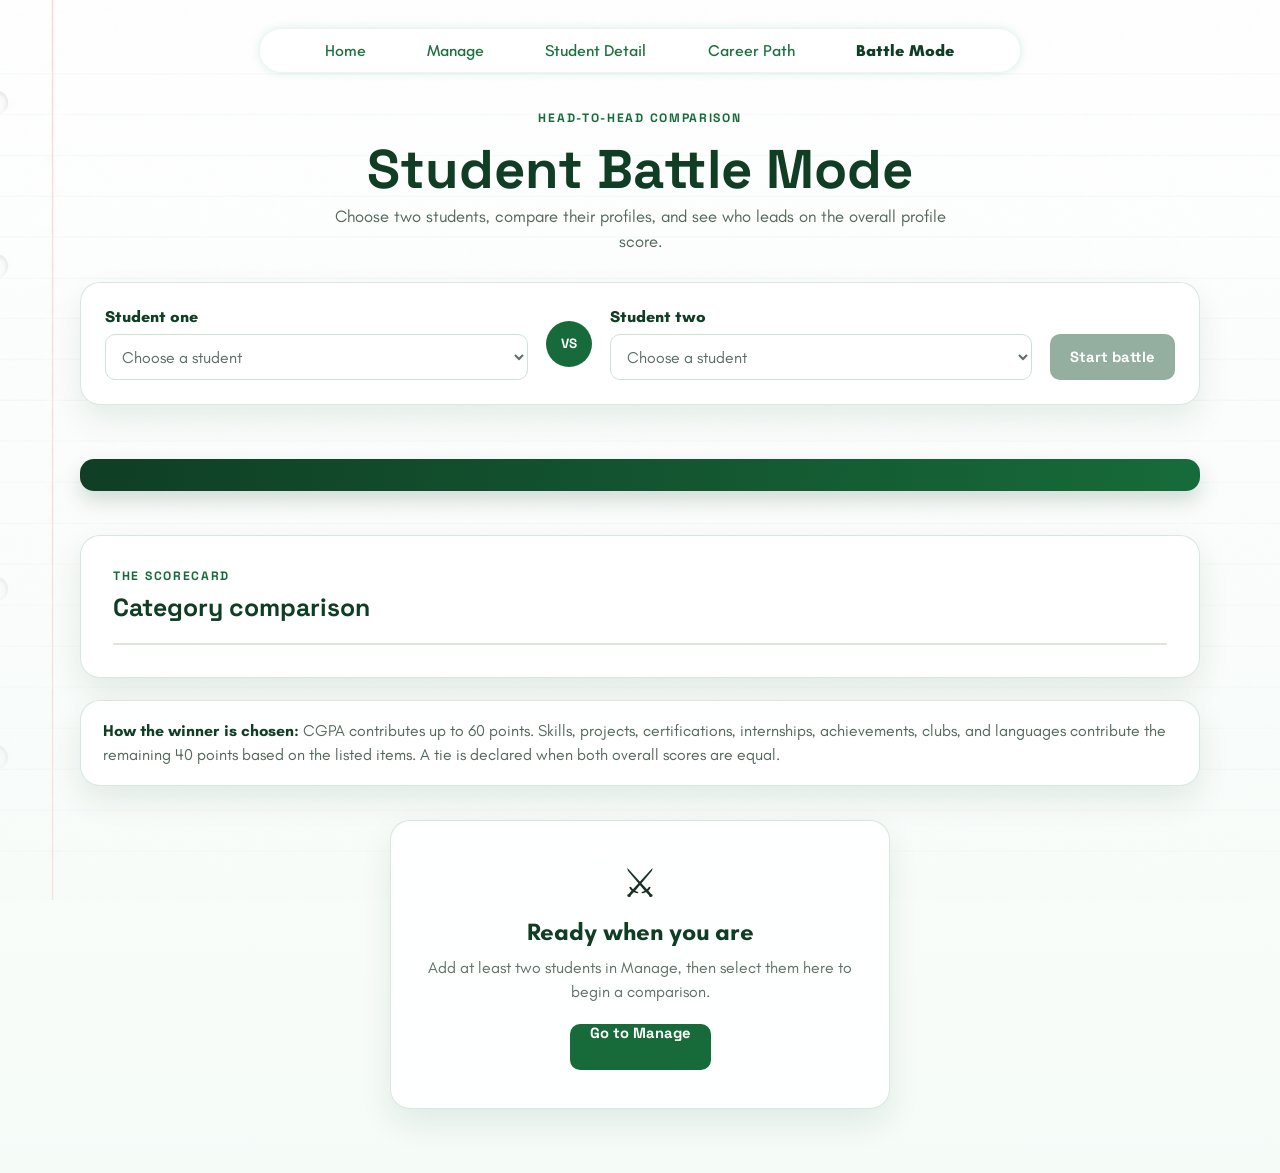
==== pages/battleMode.html @ 61528451 "Battle Mode added" ====
<!DOCTYPE html>
<html lang="en">
<head>
    <meta charset="UTF-8">
    <meta name="viewport" content="width=device-width, initial-scale=1.0">
    <title>Battle Mode | Nodus</title>
    <link href="https://fonts.googleapis.com/css2?family=Space+Grotesk:wght@400;500;600;700&family=Teachers:ital,wght@0,400..800;1,400..800&display=swap" rel="stylesheet">
    <link rel="icon" type="image/x-icon" href="../files/assets/logo_whitebg.png">
    <link rel="stylesheet" href="../style/style.css">
    <link rel="stylesheet" href="../style/battleMode.css">
</head>
<body>
    <div class="battle-page">
        <header class="battle-header">
            <nav class="navbar" aria-label="Primary navigation">
                <a href="index.html">Home</a>
                <a href="manage.html">Manage</a>
                <a href="Printdetails.html">Student Detail</a>
                <a href="careerAnalysis.html">Career Path</a>
                <a class="active" href="battleMode.html">Battle Mode</a>
            </nav>
        </header>

        <main class="battle-main">
            <section class="battle-intro" aria-labelledby="battle-title">
                <p class="eyebrow">HEAD-TO-HEAD COMPARISON</p>
                <h1 id="battle-title">Student Battle Mode</h1>
                <p>Choose two students, compare their profiles, and see who leads on the overall profile score.</p>
            </section>

            <section class="selection-panel" aria-label="Student selection">
                <div class="student-picker">
                    <label for="studentOne">Student one</label>
                    <select id="studentOne"><option value="">Choose a student</option></select>
                </div>
                <span class="versus" aria-hidden="true">VS</span>
                <div class="student-picker">
                    <label for="studentTwo">Student two</label>
                    <select id="studentTwo"><option value="">Choose a student</option></select>
                </div>
                <button id="startBattle" type="button">Start battle</button>
            </section>

            <p id="battleMessage" class="battle-message" role="alert" aria-live="polite"></p>

            <section id="battleResults" class="battle-results" hidden aria-live="polite">
                <div id="winnerBanner" class="winner-banner"></div>
                <div id="studentCards" class="student-cards"></div>

                <section class="comparison-panel" aria-labelledby="comparison-title">
                    <div class="panel-heading">
                        <p class="eyebrow">THE SCORECARD</p>
                        <h2 id="comparison-title">Category comparison</h2>
                    </div>
                    <div id="comparisonGrid" class="comparison-grid"></div>
                </section>

                <aside class="scoring-note">
                    <strong>How the winner is chosen:</strong> CGPA contributes up to 60 points. Skills, projects, certifications, internships, achievements, clubs, and languages contribute the remaining 40 points based on the listed items. A tie is declared when both overall scores are equal.
                </aside>
            </section>

            <section id="emptyState" class="empty-state">
                <span aria-hidden="true">⚔</span>
                <h2>Ready when you are</h2>
                <p>Add at least two students in Manage, then select them here to begin a comparison.</p>
                <a href="manage.html">Go to Manage</a>
            </section>
        </main>
    </div>
    <script src="../scripts/battleMode.js"></script>
</body>
</html>
---- style/style.css ----
* {
    font-family: "Teachers", sans-serif;
}


.submit {
    grid-column: 1 / -1;
    padding: 12px 25px;
    background-color: #1a6f3e;
    color: white;
    border: none;
    border-radius: 8px;
    cursor: pointer;
}

.submit:hover {
    background-color: #145630;
}


a:link {
    color: #0b8100;
}

a:visited {
    color: #19703fc0;
}

.input_box {
    width: 15vw;
    padding: 10px;
    text-align: center;
    border: 1px solid #ccc;
    border-radius: 8px;
    box-sizing: border-box;
}

.h1 {
    color: #008200;
}

.navbar {
    width: 50vw;
    padding: 12px 24px;
    display: flex;
    justify-content: space-evenly;
    align-items: center;
    gap: 20px;

    border-radius: 2vw;
    box-shadow: 0.1px 0.1px 10px #239f7631;

    position: sticky;
    top: 16px;
    z-index: 100;
}

.navbar a {
    font-weight: 500;
    color: #1c703e;
    text-decoration: none;
    border-radius: 8px;
    transition: background 0.2s, color 0.2s, transform 0.15s;
    position: relative;
}

.navbar a::after {
    content: '';
    position: absolute;
    bottom: -2px;
    left: 10%;
    width: 0%;
    height: 2px;
    background: #1c703e;
    border-radius: 2px;
    transition: width 0.25s ease;
    /* Wobbly hand-drawn feel */
    clip-path: polygon(0 40%, 100% 0%, 100% 60%, 0% 100%);
}

.navbar a:hover::after {
    width: 80%;
}

.navbar a:hover {
    color: #005a00;
    transform: translateY(-1px);
}

/* Fix visited/link — both same green */
.navbar a:link,
.navbar a:visited {
    color: #1c703e;
    text-decoration: none;
}

.navbar a:active {
    transform: translateY(0px);
}


.profile-wrapper {
    margin-top: 10px;
    flex-direction: column;
    align-items: center;
    gap: 4px;
}

.profile-info {
    display: flex;
    flex-direction: column;
    align-items: center;
    line-height: 1.3;
}

.profile-name {
    font-size: 13px;
    font-weight: 500;
    color: #222;
}

.profile-role {
    font-size: 11px;
    font-weight: 300;
    color: #888;
}




/* ── Profile Dropdown ── */

.header {
    position: relative;
}

.profile-wrapper {
    z-index: 10;
    position: absolute;
    right: 2rem;
    top: 50%;
    transform: translateY(-50%);
    display: flex;
    align-items: center;
    cursor: pointer;
}

.profile-dropdown {
    display: flex;
    flex-direction: column;
    position: absolute;
    top: 100%;
    padding-top: 8px;
    right: 0;
    z-index: 100;
    opacity: 0;
    pointer-events: none;
    transform: translateY(-6px);
    transition: opacity 0.2s ease-in-out, transform 0.2s ease-in-out;
}

/* show dropdown on hover */
.profile-wrapper:hover .profile-dropdown {
    opacity: 1;
    pointer-events: all;
    transform: translateY(0);
}

.dropdown-card {
    background: #fff;
    border: 1px solid #e5e5e5;
    border-radius: 10px;
    overflow: hidden;
    width: fit-content;
    box-shadow: 0 8px 24px rgba(0, 0, 0, 0.10);
}

.dropdown-item {
    display: flex;
    align-items: center;
    gap: 10px;
    padding: 12px 16px;
    background: none;
    border: none;
    font-size: 14px;
    font-weight: 700;
    color: #333;
    cursor: pointer;
    text-align: left;
    width: 100%;
    white-space: nowrap;
    transition: background 0.15s ease-in-out;
}

.dropdown-item.switch {
    color: #1c703e;
}

.dropdown-item.switch:hover {
    background: #f0faf6;
}

.dropdown-item.logout {
    color: #c0392b;
}

.dropdown-item.logout:hover {
    background: #fff0ef;
}








* {
    margin: 0;
    padding: 0;
}

.container {
    height: 100vh;
    display: grid;
    grid-template-rows: 10% 3fr;
    grid-template-columns: 10% 3fr;
}

.right {
    grid-row: 1/3;
    grid-column: 1/2;
    background-color: green;
}

.top {
    grid-row: 1/2;
    grid-column: 2/3;
}

.main {
    grid-row: 2/3;
    grid-column: 2/3;
}
---- style/battleMode.css ----
:root { --green: #176b3a; --deep: #0f3e25; --mint: #e7f4ec; --ink: #193025; --paper: rgba(255,255,255,.88); }
* { box-sizing: border-box; }
body { margin: 0; color: var(--ink); font-family: "Teachers", sans-serif; background: linear-gradient(rgba(255,255,255,.76), rgba(244,251,247,.88)), url("../files/assets/page_bg.png") center/cover fixed; }
.battle-page { min-height: 100vh; }
.battle-header { min-height: 100px; display: grid; place-items: center; padding: 16px; }
.navbar { width: min(760px, 100%); background: rgba(255,255,255,.77); backdrop-filter: blur(10px); }
.navbar a.active { color: var(--deep); font-weight: 800; }
.battle-main { width: min(1120px, calc(100% - 32px)); margin: 10px auto 64px; }
.battle-intro { text-align: center; max-width: 650px; margin: 0 auto 28px; }
.eyebrow { color: var(--green); font: 700 .76rem "Space Grotesk", sans-serif; letter-spacing: .14em; margin: 0 0 8px; }
.battle-intro h1 { font: 700 clamp(2rem, 5vw, 3.4rem) "Space Grotesk", sans-serif; margin: 0; color: var(--deep); }
.battle-intro > p:last-child { color: #52675a; font-size: 1.05rem; line-height: 1.5; }
.selection-panel, .comparison-panel, .scoring-note, .empty-state { background: var(--paper); border: 1px solid rgba(23,107,58,.16); box-shadow: 0 14px 32px rgba(15,62,37,.09); border-radius: 20px; }
.selection-panel { display: grid; grid-template-columns: 1fr auto 1fr auto; gap: 18px; align-items: end; padding: 24px; }
.student-picker { display: grid; gap: 8px; }
.student-picker label { color: var(--deep); font-weight: 750; }
.student-picker select { width: 100%; min-height: 46px; padding: 0 12px; color: var(--ink); font: inherit; background: #fff; border: 1px solid #b9d6c4; border-radius: 10px; }
.student-picker select:focus { outline: 3px solid #aadbbd; border-color: var(--green); }
.versus { align-self: center; display: grid; place-items: center; width: 46px; height: 46px; color: #fff; background: var(--green); border-radius: 50%; font: 700 .84rem "Space Grotesk", sans-serif; }
button, .empty-state a { min-height: 46px; padding: 0 20px; color: #fff; background: var(--green); border: 0; border-radius: 10px; font: 700 .92rem "Space Grotesk", sans-serif; cursor: pointer; text-decoration: none; transition: transform .18s, background .18s; }
button:hover, .empty-state a:hover { background: var(--deep); transform: translateY(-2px); }
button:disabled { cursor: not-allowed; background: #94ae9f; transform: none; }
.battle-message { min-height: 24px; margin: 12px 0 0; color: #a12828; font-weight: 650; text-align: center; }
.battle-results { display: grid; gap: 22px; margin-top: 18px; }
.winner-banner { padding: 16px 22px; color: #fff; background: linear-gradient(105deg, var(--deep), var(--green)); border-radius: 14px; box-shadow: 0 10px 20px rgba(15,62,37,.17); font: 700 clamp(1rem, 2.5vw, 1.25rem) "Space Grotesk", sans-serif; text-align: center; }
.student-cards { display: grid; grid-template-columns: repeat(2, minmax(0, 1fr)); gap: 22px; }
.student-card { display: grid; grid-template-columns: auto 1fr; gap: 12px 16px; padding: 24px; background: var(--paper); border: 1px solid rgba(23,107,58,.16); border-radius: 20px; box-shadow: 0 12px 28px rgba(15,62,37,.08); }
.student-card.is-winner { border: 2px solid #d5a529; box-shadow: 0 12px 28px rgba(183,135,20,.18); }
.student-photo { width: 72px; height: 72px; object-fit: cover; border: 3px solid var(--mint); border-radius: 50%; background: #fff; }
.student-card h2 { margin: 6px 0 4px; color: var(--deep); font-size: 1.35rem; }.student-card p { margin: 0; color: #647469; }
.overall-score { grid-column: 1 / -1; display: flex; justify-content: space-between; align-items: end; padding: 14px 16px; background: var(--mint); border-radius: 12px; }.overall-score span { font-weight: 700; }.overall-score strong { color: var(--green); font: 700 2rem "Space Grotesk", sans-serif; }.overall-score small { font-size: .8rem; }
.student-details { grid-column: 1 / -1; display: grid; grid-template-columns: repeat(2, minmax(0, 1fr)); gap: 14px; }.student-details div { min-width: 0; }.student-details span, .student-details strong { display: block; }.student-details span { color: #6c7e71; font-size: .76rem; font-weight: 700; text-transform: uppercase; letter-spacing: .06em; }.student-details strong { overflow-wrap: anywhere; margin-top: 3px; font-size: .94rem; }
.comparison-panel { padding: clamp(20px, 4vw, 32px); }.panel-heading h2 { margin: 0; color: var(--deep); font: 700 1.55rem "Space Grotesk", sans-serif; }.comparison-grid { display: grid; gap: 1px; margin-top: 20px; overflow: hidden; border: 1px solid #d8e8dd; border-radius: 12px; background: #d8e8dd; }.comparison-row { display: grid; grid-template-columns: 1fr minmax(110px, .8fr) 1fr; gap: 10px; align-items: center; padding: 13px 16px; background: #fff; text-align: center; }.comparison-row span { color: #53685b; font-weight: 600; }.comparison-row strong { color: var(--deep); }.comparison-row .leads { color: #106434; font-weight: 800; }.comparison-row .leads::after { content: "  • leads"; font-size: .75rem; }
.scoring-note { padding: 18px 22px; color: #53685b; line-height: 1.5; }.scoring-note strong { color: var(--deep); }
.empty-state { display: grid; justify-items: center; gap: 10px; max-width: 500px; margin: 34px auto; padding: 38px 24px; text-align: center; }.empty-state span { font-size: 2.5rem; }.empty-state h2 { margin: 0; color: var(--deep); }.empty-state p { margin: 0 0 10px; color: #607166; line-height: 1.5; }
@media (max-width: 760px) { .battle-header { min-height: auto; }.navbar { width: 100%; flex-wrap: wrap; justify-content: center; padding: 12px 16px; gap: 12px 18px; border-radius: 16px; }.selection-panel { grid-template-columns: 1fr; align-items: stretch; }.versus { justify-self: center; }.student-cards { grid-template-columns: 1fr; }.battle-main { width: min(100% - 24px, 1120px); }.comparison-row { grid-template-columns: 1fr; gap: 4px; padding: 14px; }.comparison-row strong { order: -1; }.comparison-row .leads::after { content: " • leads"; } }
@media (max-width: 410px) { .student-details { grid-template-columns: 1fr; }.battle-intro h1 { font-size: 2rem; } }
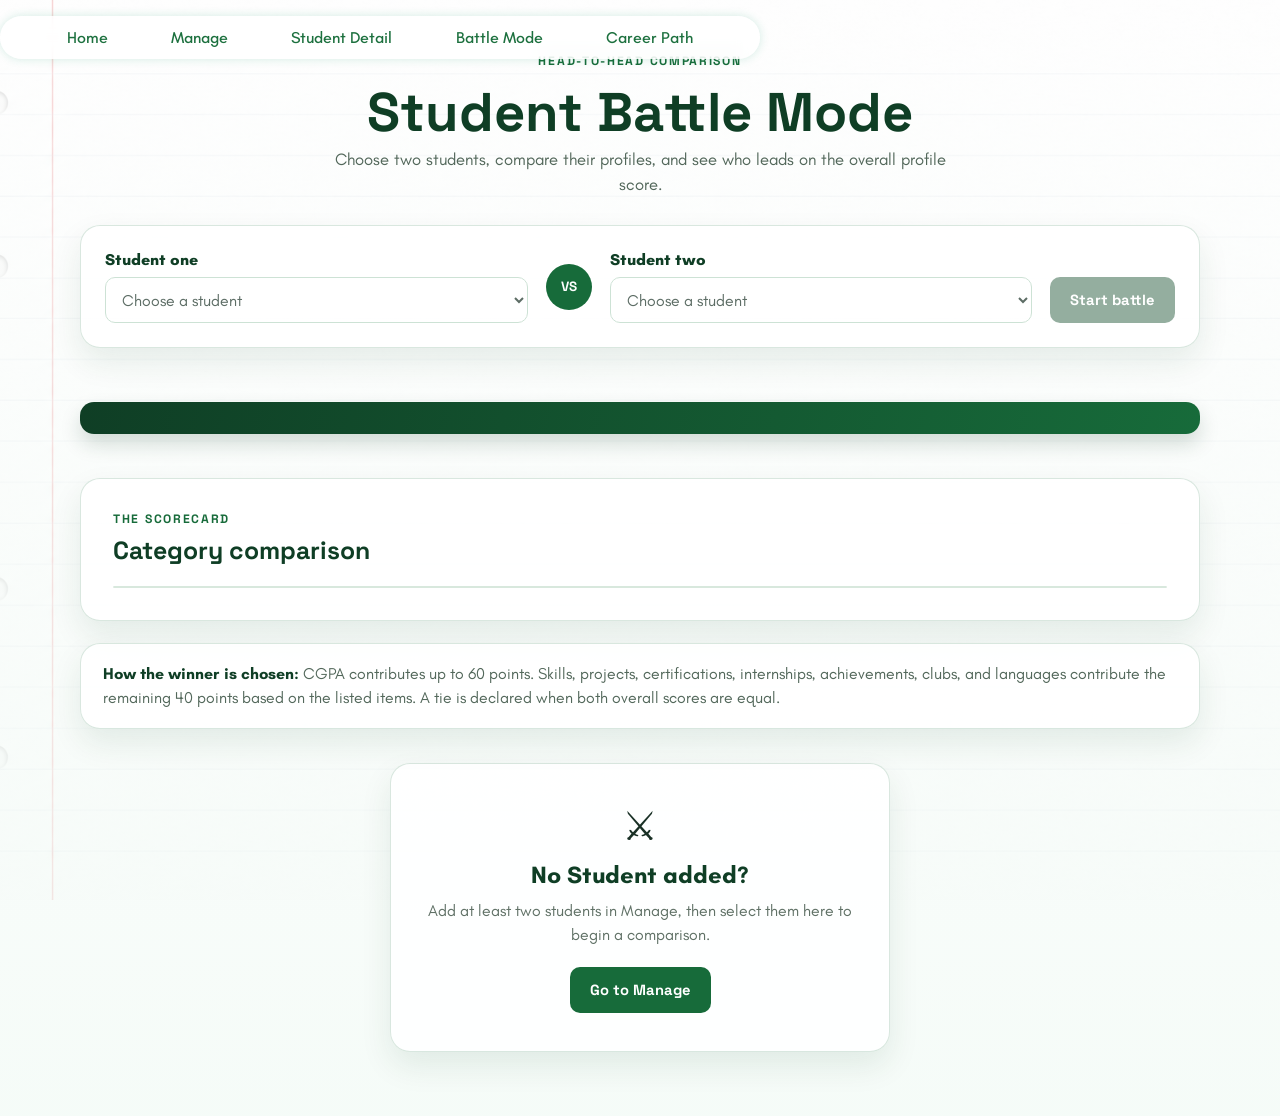
==== commit cdccde67: "random" ====
--- a/pages/battleMode.html
+++ b/pages/battleMode.html
@@ -1,25 +1,43 @@
 <!DOCTYPE html>
 <html lang="en">
+
 <head>
     <meta charset="UTF-8">
     <meta name="viewport" content="width=device-width, initial-scale=1.0">
-    <title>Battle Mode | Nodus</title>
-    <link href="https://fonts.googleapis.com/css2?family=Space+Grotesk:wght@400;500;600;700&family=Teachers:ital,wght@0,400..800;1,400..800&display=swap" rel="stylesheet">
+    <title>Battle Mode </title>
+    <link
+        href="https://fonts.googleapis.com/css2?family=Space+Grotesk:wght@400;500;600;700&family=Teachers:ital,wght@0,400..800;1,400..800&display=swap"
+        rel="stylesheet">
     <link rel="icon" type="image/x-icon" href="../files/assets/logo_whitebg.png">
     <link rel="stylesheet" href="../style/style.css">
     <link rel="stylesheet" href="../style/battleMode.css">
 </head>
+
 <body>
     <div class="battle-page">
-        <header class="battle-header">
-            <nav class="navbar" aria-label="Primary navigation">
-                <a href="index.html">Home</a>
-                <a href="manage.html">Manage</a>
-                <a href="Printdetails.html">Student Detail</a>
-                <a href="careerAnalysis.html">Career Path</a>
-                <a class="active" href="battleMode.html">Battle Mode</a>
-            </nav>
-        </header>
+
+        <header></header>
+        <nav class="navbar">
+
+            <a href="index.html">Home</a>
+
+            <a href="manage.html" id="navManage" onclick="checkAdmin(event)">
+                Manage
+            </a>
+
+            <a href="Printdetails.html">
+                Student Detail
+            </a>
+
+            <a href="battleMode.html">
+                Battle Mode
+            </a>
+
+            <a href="careerAnalysis.html">
+                Career Path
+            </a>
+
+        </nav>
 
         <main class="battle-main">
             <section class="battle-intro" aria-labelledby="battle-title">
@@ -31,12 +49,16 @@
             <section class="selection-panel" aria-label="Student selection">
                 <div class="student-picker">
                     <label for="studentOne">Student one</label>
-                    <select id="studentOne"><option value="">Choose a student</option></select>
+                    <select id="studentOne">
+                        <option value="">Choose a student</option>
+                    </select>
                 </div>
                 <span class="versus" aria-hidden="true">VS</span>
                 <div class="student-picker">
                     <label for="studentTwo">Student two</label>
-                    <select id="studentTwo"><option value="">Choose a student</option></select>
+                    <select id="studentTwo">
+                        <option value="">Choose a student</option>
+                    </select>
                 </div>
                 <button id="startBattle" type="button">Start battle</button>
             </section>
@@ -56,18 +78,22 @@
                 </section>
 
                 <aside class="scoring-note">
-                    <strong>How the winner is chosen:</strong> CGPA contributes up to 60 points. Skills, projects, certifications, internships, achievements, clubs, and languages contribute the remaining 40 points based on the listed items. A tie is declared when both overall scores are equal.
+                    <strong>How the winner is chosen:</strong> CGPA contributes up to 60 points. Skills, projects,
+                    certifications, internships, achievements, clubs, and languages contribute the remaining 40 points
+                    based on the listed items. A tie is declared when both overall scores are equal.
                 </aside>
             </section>
 
             <section id="emptyState" class="empty-state">
                 <span aria-hidden="true">⚔</span>
-                <h2>Ready when you are</h2>
+                <h2>No Student added?</h2>
                 <p>Add at least two students in Manage, then select them here to begin a comparison.</p>
-                <a href="manage.html">Go to Manage</a>
+                <a href="manage.html" style="display: flex; justify-content: center; align-items: center;">Go to
+                    Manage</a>
             </section>
         </main>
     </div>
     <script src="../scripts/battleMode.js"></script>
 </body>
-</html>
+
+</html>
--- a/style/battleMode.css
+++ b/style/battleMode.css
@@ -1,37 +1,404 @@
-:root { --green: #176b3a; --deep: #0f3e25; --mint: #e7f4ec; --ink: #193025; --paper: rgba(255,255,255,.88); }
-* { box-sizing: border-box; }
-body { margin: 0; color: var(--ink); font-family: "Teachers", sans-serif; background: linear-gradient(rgba(255,255,255,.76), rgba(244,251,247,.88)), url("../files/assets/page_bg.png") center/cover fixed; }
-.battle-page { min-height: 100vh; }
-.battle-header { min-height: 100px; display: grid; place-items: center; padding: 16px; }
-.navbar { width: min(760px, 100%); background: rgba(255,255,255,.77); backdrop-filter: blur(10px); }
-.navbar a.active { color: var(--deep); font-weight: 800; }
-.battle-main { width: min(1120px, calc(100% - 32px)); margin: 10px auto 64px; }
-.battle-intro { text-align: center; max-width: 650px; margin: 0 auto 28px; }
-.eyebrow { color: var(--green); font: 700 .76rem "Space Grotesk", sans-serif; letter-spacing: .14em; margin: 0 0 8px; }
-.battle-intro h1 { font: 700 clamp(2rem, 5vw, 3.4rem) "Space Grotesk", sans-serif; margin: 0; color: var(--deep); }
-.battle-intro > p:last-child { color: #52675a; font-size: 1.05rem; line-height: 1.5; }
-.selection-panel, .comparison-panel, .scoring-note, .empty-state { background: var(--paper); border: 1px solid rgba(23,107,58,.16); box-shadow: 0 14px 32px rgba(15,62,37,.09); border-radius: 20px; }
-.selection-panel { display: grid; grid-template-columns: 1fr auto 1fr auto; gap: 18px; align-items: end; padding: 24px; }
-.student-picker { display: grid; gap: 8px; }
-.student-picker label { color: var(--deep); font-weight: 750; }
-.student-picker select { width: 100%; min-height: 46px; padding: 0 12px; color: var(--ink); font: inherit; background: #fff; border: 1px solid #b9d6c4; border-radius: 10px; }
-.student-picker select:focus { outline: 3px solid #aadbbd; border-color: var(--green); }
-.versus { align-self: center; display: grid; place-items: center; width: 46px; height: 46px; color: #fff; background: var(--green); border-radius: 50%; font: 700 .84rem "Space Grotesk", sans-serif; }
-button, .empty-state a { min-height: 46px; padding: 0 20px; color: #fff; background: var(--green); border: 0; border-radius: 10px; font: 700 .92rem "Space Grotesk", sans-serif; cursor: pointer; text-decoration: none; transition: transform .18s, background .18s; }
-button:hover, .empty-state a:hover { background: var(--deep); transform: translateY(-2px); }
-button:disabled { cursor: not-allowed; background: #94ae9f; transform: none; }
-.battle-message { min-height: 24px; margin: 12px 0 0; color: #a12828; font-weight: 650; text-align: center; }
-.battle-results { display: grid; gap: 22px; margin-top: 18px; }
-.winner-banner { padding: 16px 22px; color: #fff; background: linear-gradient(105deg, var(--deep), var(--green)); border-radius: 14px; box-shadow: 0 10px 20px rgba(15,62,37,.17); font: 700 clamp(1rem, 2.5vw, 1.25rem) "Space Grotesk", sans-serif; text-align: center; }
-.student-cards { display: grid; grid-template-columns: repeat(2, minmax(0, 1fr)); gap: 22px; }
-.student-card { display: grid; grid-template-columns: auto 1fr; gap: 12px 16px; padding: 24px; background: var(--paper); border: 1px solid rgba(23,107,58,.16); border-radius: 20px; box-shadow: 0 12px 28px rgba(15,62,37,.08); }
-.student-card.is-winner { border: 2px solid #d5a529; box-shadow: 0 12px 28px rgba(183,135,20,.18); }
-.student-photo { width: 72px; height: 72px; object-fit: cover; border: 3px solid var(--mint); border-radius: 50%; background: #fff; }
-.student-card h2 { margin: 6px 0 4px; color: var(--deep); font-size: 1.35rem; }.student-card p { margin: 0; color: #647469; }
-.overall-score { grid-column: 1 / -1; display: flex; justify-content: space-between; align-items: end; padding: 14px 16px; background: var(--mint); border-radius: 12px; }.overall-score span { font-weight: 700; }.overall-score strong { color: var(--green); font: 700 2rem "Space Grotesk", sans-serif; }.overall-score small { font-size: .8rem; }
-.student-details { grid-column: 1 / -1; display: grid; grid-template-columns: repeat(2, minmax(0, 1fr)); gap: 14px; }.student-details div { min-width: 0; }.student-details span, .student-details strong { display: block; }.student-details span { color: #6c7e71; font-size: .76rem; font-weight: 700; text-transform: uppercase; letter-spacing: .06em; }.student-details strong { overflow-wrap: anywhere; margin-top: 3px; font-size: .94rem; }
-.comparison-panel { padding: clamp(20px, 4vw, 32px); }.panel-heading h2 { margin: 0; color: var(--deep); font: 700 1.55rem "Space Grotesk", sans-serif; }.comparison-grid { display: grid; gap: 1px; margin-top: 20px; overflow: hidden; border: 1px solid #d8e8dd; border-radius: 12px; background: #d8e8dd; }.comparison-row { display: grid; grid-template-columns: 1fr minmax(110px, .8fr) 1fr; gap: 10px; align-items: center; padding: 13px 16px; background: #fff; text-align: center; }.comparison-row span { color: #53685b; font-weight: 600; }.comparison-row strong { color: var(--deep); }.comparison-row .leads { color: #106434; font-weight: 800; }.comparison-row .leads::after { content: "  • leads"; font-size: .75rem; }
-.scoring-note { padding: 18px 22px; color: #53685b; line-height: 1.5; }.scoring-note strong { color: var(--deep); }
-.empty-state { display: grid; justify-items: center; gap: 10px; max-width: 500px; margin: 34px auto; padding: 38px 24px; text-align: center; }.empty-state span { font-size: 2.5rem; }.empty-state h2 { margin: 0; color: var(--deep); }.empty-state p { margin: 0 0 10px; color: #607166; line-height: 1.5; }
-@media (max-width: 760px) { .battle-header { min-height: auto; }.navbar { width: 100%; flex-wrap: wrap; justify-content: center; padding: 12px 16px; gap: 12px 18px; border-radius: 16px; }.selection-panel { grid-template-columns: 1fr; align-items: stretch; }.versus { justify-self: center; }.student-cards { grid-template-columns: 1fr; }.battle-main { width: min(100% - 24px, 1120px); }.comparison-row { grid-template-columns: 1fr; gap: 4px; padding: 14px; }.comparison-row strong { order: -1; }.comparison-row .leads::after { content: " • leads"; } }
-@media (max-width: 410px) { .student-details { grid-template-columns: 1fr; }.battle-intro h1 { font-size: 2rem; } }
+:root {
+    --green: #176b3a;
+    --deep: #0f3e25;
+    --mint: #e7f4ec;
+    --ink: #193025;
+    --paper: rgba(255, 255, 255, .88);
+}
+
+* {
+    box-sizing: border-box;
+}
+
+body {
+    margin: 0;
+    color: var(--ink);
+    background: linear-gradient(rgba(255, 255, 255, .76), rgba(244, 251, 247, .88)), url("../files/assets/page_bg.png") center/cover fixed;
+}
+
+.battle-page {
+    min-height: 100vh;
+}
+
+
+.navbar {
+    width: min(760px, 100%);
+    background: rgba(255, 255, 255, .77);
+    backdrop-filter: blur(10px);
+}
+
+.navbar a.active {
+    color: var(--deep);
+    font-weight: 800;
+}
+
+.battle-main {
+    width: min(1120px, calc(100% - 32px));
+    margin: 10px auto 64px;
+}
+
+.battle-intro {
+    text-align: center;
+    max-width: 650px;
+    margin: 0 auto 28px;
+}
+
+.eyebrow {
+    color: var(--green);
+    font: 700 .76rem "Space Grotesk", sans-serif;
+    letter-spacing: .14em;
+    margin: 0 0 8px;
+}
+
+.battle-intro h1 {
+    font: 700 clamp(2rem, 5vw, 3.4rem) "Space Grotesk", sans-serif;
+    margin: 0;
+    color: var(--deep);
+}
+
+.battle-intro>p:last-child {
+    color: #52675a;
+    font-size: 1.05rem;
+    line-height: 1.5;
+}
+
+.selection-panel,
+.comparison-panel,
+.scoring-note,
+.empty-state {
+    background: var(--paper);
+    border: 1px solid rgba(23, 107, 58, .16);
+    box-shadow: 0 14px 32px rgba(15, 62, 37, .09);
+    border-radius: 20px;
+}
+
+.selection-panel {
+    display: grid;
+    grid-template-columns: 1fr auto 1fr auto;
+    gap: 18px;
+    align-items: end;
+    padding: 24px;
+}
+
+.student-picker {
+    display: grid;
+    gap: 8px;
+}
+
+.student-picker label {
+    color: var(--deep);
+    font-weight: 750;
+}
+
+.student-picker select {
+    width: 100%;
+    min-height: 46px;
+    padding: 0 12px;
+    color: var(--ink);
+    font: inherit;
+    background: #fff;
+    border: 1px solid #b9d6c4;
+    border-radius: 10px;
+}
+
+.student-picker select:focus {
+    outline: 3px solid #aadbbd;
+    border-color: var(--green);
+}
+
+.versus {
+    align-self: center;
+    display: grid;
+    place-items: center;
+    width: 46px;
+    height: 46px;
+    color: #fff;
+    background: var(--green);
+    border-radius: 50%;
+    font: 700 .84rem "Space Grotesk", sans-serif;
+}
+
+button,
+.empty-state a {
+    min-height: 46px;
+    padding: 0 20px;
+    color: #fff;
+    background: var(--green);
+    border: 0;
+    border-radius: 10px;
+    font: 700 .92rem "Space Grotesk", sans-serif;
+    cursor: pointer;
+    text-decoration: none;
+    transition: transform .18s, background .18s;
+}
+
+button:hover,
+.empty-state a:hover {
+    background: var(--deep);
+    transform: translateY(-2px);
+}
+
+button:disabled {
+    cursor: not-allowed;
+    background: #94ae9f;
+    transform: none;
+}
+
+.battle-message {
+    min-height: 24px;
+    margin: 12px 0 0;
+    color: #a12828;
+    font-weight: 650;
+    text-align: center;
+}
+
+.battle-results {
+    display: grid;
+    gap: 22px;
+    margin-top: 18px;
+}
+
+.winner-banner {
+    padding: 16px 22px;
+    color: #fff;
+    background: linear-gradient(105deg, var(--deep), var(--green));
+    border-radius: 14px;
+    box-shadow: 0 10px 20px rgba(15, 62, 37, .17);
+    font: 700 clamp(1rem, 2.5vw, 1.25rem) "Space Grotesk", sans-serif;
+    text-align: center;
+}
+
+.student-cards {
+    display: grid;
+    grid-template-columns: repeat(2, minmax(0, 1fr));
+    gap: 22px;
+}
+
+.student-card {
+    display: grid;
+    grid-template-columns: auto 1fr;
+    gap: 12px 16px;
+    padding: 24px;
+    background: var(--paper);
+    border: 1px solid rgba(23, 107, 58, .16);
+    border-radius: 20px;
+    box-shadow: 0 12px 28px rgba(15, 62, 37, .08);
+}
+
+.student-card.is-winner {
+    border: 2px solid #d5a529;
+    box-shadow: 0 12px 28px rgba(183, 135, 20, .18);
+}
+
+.student-photo {
+    width: 72px;
+    height: 72px;
+    object-fit: cover;
+    border: 3px solid var(--mint);
+    border-radius: 50%;
+    background: #fff;
+}
+
+.student-card h2 {
+    margin: 6px 0 4px;
+    color: var(--deep);
+    font-size: 1.35rem;
+}
+
+.student-card p {
+    margin: 0;
+    color: #647469;
+}
+
+.overall-score {
+    grid-column: 1 / -1;
+    display: flex;
+    justify-content: space-between;
+    align-items: end;
+    padding: 14px 16px;
+    background: var(--mint);
+    border-radius: 12px;
+}
+
+.overall-score span {
+    font-weight: 700;
+}
+
+.overall-score strong {
+    color: var(--green);
+    font: 700 2rem "Space Grotesk", sans-serif;
+}
+
+.overall-score small {
+    font-size: .8rem;
+}
+
+.student-details {
+    grid-column: 1 / -1;
+    display: grid;
+    grid-template-columns: repeat(2, minmax(0, 1fr));
+    gap: 14px;
+}
+
+.student-details div {
+    min-width: 0;
+}
+
+.student-details span,
+.student-details strong {
+    display: block;
+}
+
+.student-details span {
+    color: #6c7e71;
+    font-size: .76rem;
+    font-weight: 700;
+    text-transform: uppercase;
+    letter-spacing: .06em;
+}
+
+.student-details strong {
+    overflow-wrap: anywhere;
+    margin-top: 3px;
+    font-size: .94rem;
+}
+
+.comparison-panel {
+    padding: clamp(20px, 4vw, 32px);
+}
+
+.panel-heading h2 {
+    margin: 0;
+    color: var(--deep);
+    font: 700 1.55rem "Space Grotesk", sans-serif;
+}
+
+.comparison-grid {
+    display: grid;
+    gap: 1px;
+    margin-top: 20px;
+    overflow: hidden;
+    border: 1px solid #d8e8dd;
+    border-radius: 12px;
+    background: #d8e8dd;
+}
+
+.comparison-row {
+    display: grid;
+    grid-template-columns: 1fr minmax(110px, .8fr) 1fr;
+    gap: 10px;
+    align-items: center;
+    padding: 13px 16px;
+    background: #fff;
+    text-align: center;
+}
+
+.comparison-row span {
+    color: #53685b;
+    font-weight: 600;
+}
+
+.comparison-row strong {
+    color: var(--deep);
+}
+
+.comparison-row .leads {
+    color: #106434;
+    font-weight: 800;
+}
+
+.comparison-row .leads::after {
+    content: "  • leads";
+    font-size: .75rem;
+}
+
+.scoring-note {
+    padding: 18px 22px;
+    color: #53685b;
+    line-height: 1.5;
+}
+
+.scoring-note strong {
+    color: var(--deep);
+}
+
+.empty-state {
+    display: grid;
+    justify-items: center;
+    gap: 10px;
+    max-width: 500px;
+    margin: 34px auto;
+    padding: 38px 24px;
+    text-align: center;
+}
+
+.empty-state span {
+    font-size: 2.5rem;
+}
+
+.empty-state h2 {
+    margin: 0;
+    color: var(--deep);
+}
+
+.empty-state p {
+    margin: 0 0 10px;
+    color: #607166;
+    line-height: 1.5;
+}
+
+@media (max-width: 760px) {
+    .battle-header {
+        min-height: auto;
+    }
+
+    .navbar {
+        width: 100%;
+        flex-wrap: wrap;
+        justify-content: center;
+        padding: 12px 16px;
+        gap: 12px 18px;
+        border-radius: 16px;
+    }
+
+    .selection-panel {
+        grid-template-columns: 1fr;
+        align-items: stretch;
+    }
+
+    .versus {
+        justify-self: center;
+    }
+
+    .student-cards {
+        grid-template-columns: 1fr;
+    }
+
+    .battle-main {
+        width: min(100% - 24px, 1120px);
+    }
+
+    .comparison-row {
+        grid-template-columns: 1fr;
+        gap: 4px;
+        padding: 14px;
+    }
+
+    .comparison-row strong {
+        order: -1;
+    }
+
+    .comparison-row .leads::after {
+        content: " • leads";
+    }
+}
+
+@media (max-width: 410px) {
+    .student-details {
+        grid-template-columns: 1fr;
+    }
+
+    .battle-intro h1 {
+        font-size: 2rem;
+    }
+}
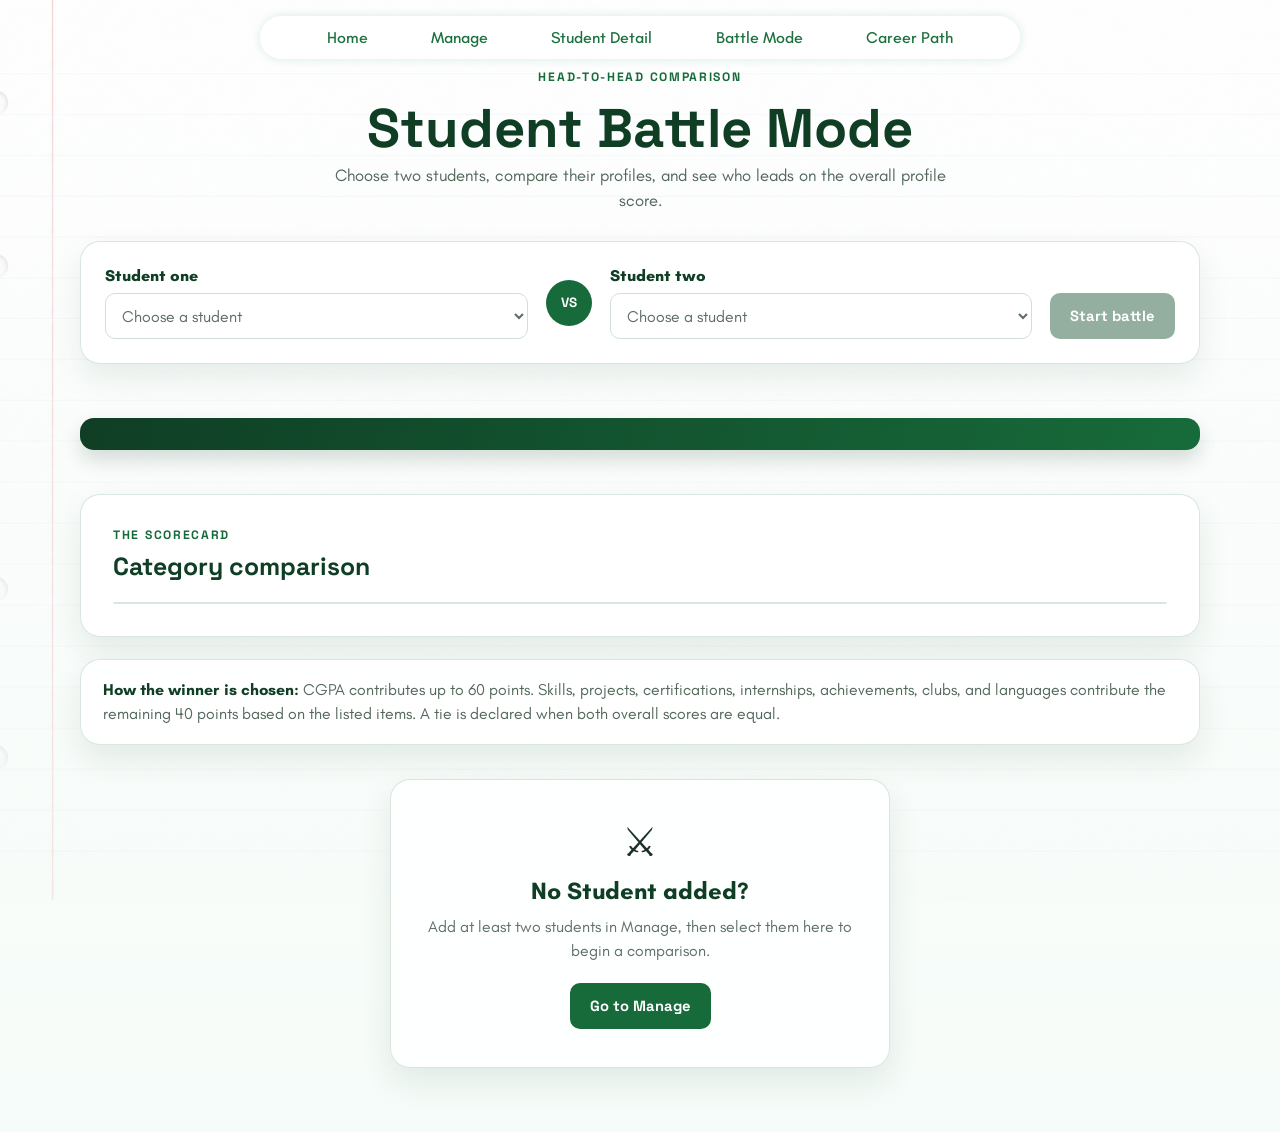
==== commit 93c6a86c: "scroll to top button added" ====
--- a/pages/battleMode.html
+++ b/pages/battleMode.html
@@ -15,30 +15,29 @@
 
 <body>
     <div class="battle-page">
+        <center>
+            <nav class="navbar">
 
-        <header></header>
-        <nav class="navbar">
+                <a href="index.html">Home</a>
 
-            <a href="index.html">Home</a>
+                <a href="manage.html" id="navManage" onclick="checkAdmin(event)">
+                    Manage
+                </a>
 
-            <a href="manage.html" id="navManage" onclick="checkAdmin(event)">
-                Manage
-            </a>
+                <a href="Printdetails.html">
+                    Student Detail
+                </a>
 
-            <a href="Printdetails.html">
-                Student Detail
-            </a>
+                <a href="battleMode.html">
+                    Battle Mode
+                </a>
 
-            <a href="battleMode.html">
-                Battle Mode
-            </a>
+                <a href="careerAnalysis.html">
+                    Career Path
+                </a>
 
-            <a href="careerAnalysis.html">
-                Career Path
-            </a>
-
-        </nav>
-
+            </nav>
+        </center>
         <main class="battle-main">
             <section class="battle-intro" aria-labelledby="battle-title">
                 <p class="eyebrow">HEAD-TO-HEAD COMPARISON</p>
--- a/style/style.css
+++ b/style/style.css
@@ -39,6 +39,12 @@
     color: #008200;
 }
 
+.header {
+    position: sticky;
+    top: 16px;
+    z-index: 100;
+}
+
 .navbar {
     width: 50vw;
     padding: 12px 24px;
@@ -46,13 +52,8 @@
     justify-content: space-evenly;
     align-items: center;
     gap: 20px;
-
     border-radius: 2vw;
     box-shadow: 0.1px 0.1px 10px #239f7631;
-
-    position: sticky;
-    top: 16px;
-    z-index: 100;
 }
 
 .navbar a {
@@ -241,7 +242,4 @@
 .main {
     grid-row: 2/3;
     grid-column: 2/3;
-}
-
-
-
+}
--- a/style/battleMode.css
+++ b/style/battleMode.css
@@ -22,6 +22,8 @@
 
 
 .navbar {
+    position: sticky;
+    margin-top: 1rem;
     width: min(760px, 100%);
     background: rgba(255, 255, 255, .77);
     backdrop-filter: blur(10px);
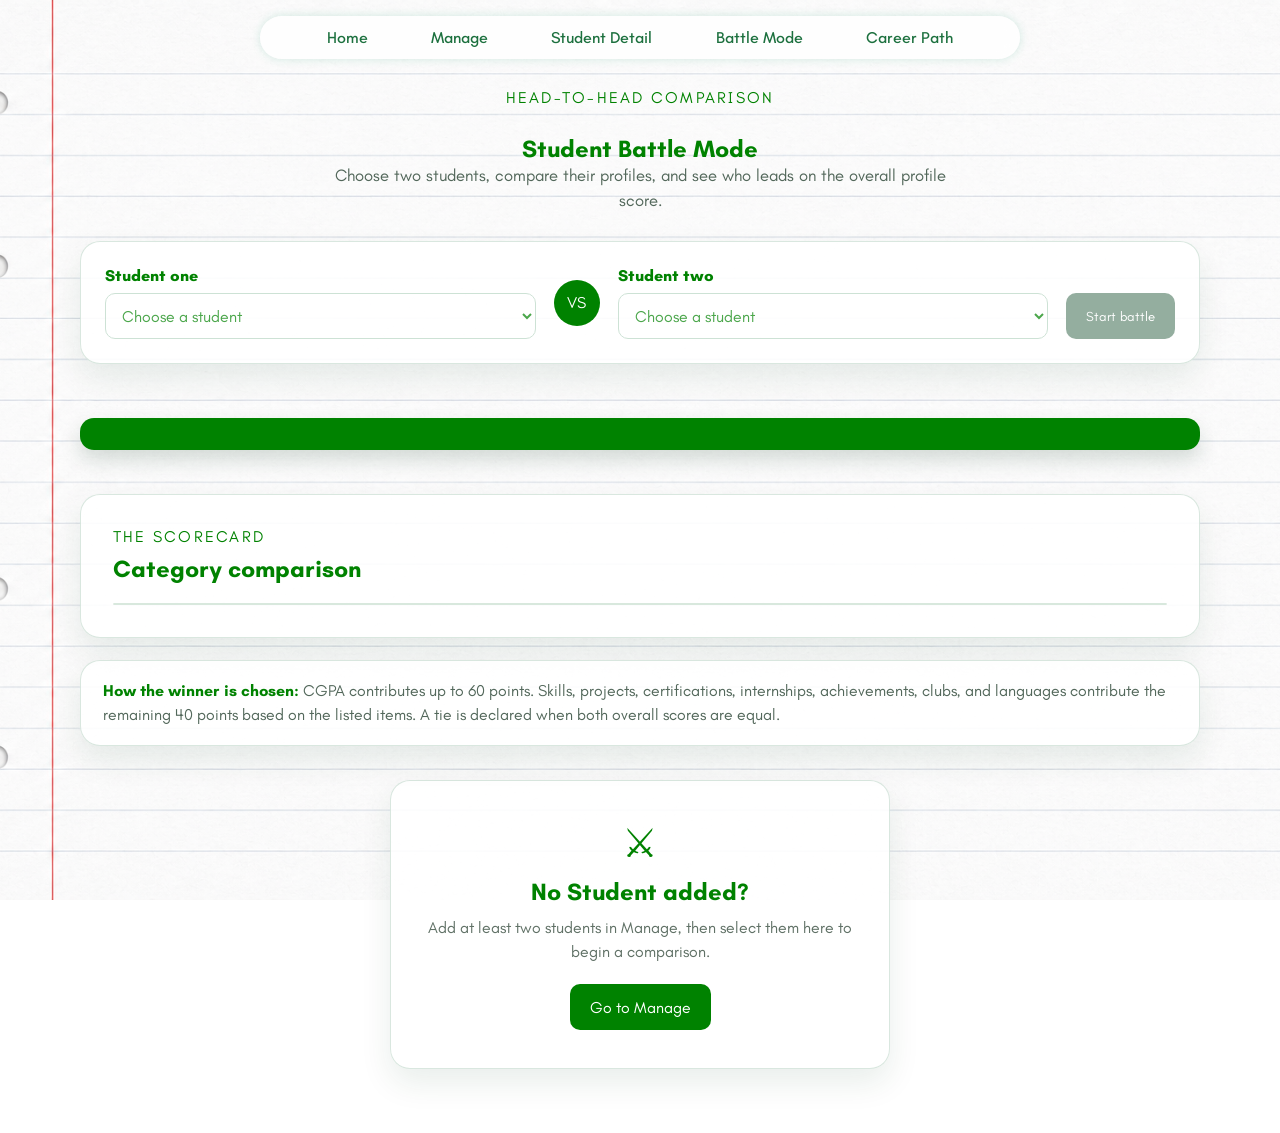
==== commit 63548f26: "navbar and winnder's card fixed" ====
--- a/pages/battleMode.html
+++ b/pages/battleMode.html
@@ -24,23 +24,18 @@
                     Manage
                 </a>
 
-                <a href="Printdetails.html">
-                    Student Detail
-                </a>
+                <a href="Printdetails.html">Student Detail</a>
 
-                <a href="battleMode.html">
-                    Battle Mode
-                </a>
+                <a href="battleMode.html">Battle Mode</a>
 
-                <a href="careerAnalysis.html">
-                    Career Path
-                </a>
+                <a href="careerAnalysis.html">Career Path</a>
 
             </nav>
         </center>
         <main class="battle-main">
             <section class="battle-intro" aria-labelledby="battle-title">
-                <p class="eyebrow">HEAD-TO-HEAD COMPARISON</p>
+                <br>
+                <p class="eyebrow">HEAD-TO-HEAD COMPARISON</p><br>
                 <h1 id="battle-title">Student Battle Mode</h1>
                 <p>Choose two students, compare their profiles, and see who leads on the overall profile score.</p>
             </section>
--- a/style/battleMode.css
+++ b/style/battleMode.css
@@ -1,8 +1,7 @@
 :root {
-    --green: #176b3a;
-    --deep: #0f3e25;
+    --green: #008200;
+    --green: #008200;
     --mint: #e7f4ec;
-    --ink: #193025;
     --paper: rgba(255, 255, 255, .88);
 }
 
@@ -12,8 +11,10 @@
 
 body {
     margin: 0;
-    color: var(--ink);
-    background: linear-gradient(rgba(255, 255, 255, .76), rgba(244, 251, 247, .88)), url("../files/assets/page_bg.png") center/cover fixed;
+    color: var(--green);
+    font-family: "Teachers", sans-serif;
+
+    background:  url("../files/assets/page_bg.png") center/cover fixed;
 }
 
 .battle-page {
@@ -30,7 +31,7 @@
 }
 
 .navbar a.active {
-    color: var(--deep);
+    color: var(--green);
     font-weight: 800;
 }
 
@@ -47,15 +48,15 @@
 
 .eyebrow {
     color: var(--green);
-    font: 700 .76rem "Space Grotesk", sans-serif;
+    font: 700 .76rem ;
     letter-spacing: .14em;
     margin: 0 0 8px;
 }
 
 .battle-intro h1 {
-    font: 700 clamp(2rem, 5vw, 3.4rem) "Space Grotesk", sans-serif;
+    font: 700 clamp(2rem, 5vw, 3.4rem) ;
     margin: 0;
-    color: var(--deep);
+    color: var(--green);
 }
 
 .battle-intro>p:last-child {
@@ -88,7 +89,7 @@
 }
 
 .student-picker label {
-    color: var(--deep);
+    color: var(--green);
     font-weight: 750;
 }
 
@@ -96,7 +97,7 @@
     width: 100%;
     min-height: 46px;
     padding: 0 12px;
-    color: var(--ink);
+    color: var(--green);
     font: inherit;
     background: #fff;
     border: 1px solid #b9d6c4;
@@ -117,7 +118,7 @@
     color: #fff;
     background: var(--green);
     border-radius: 50%;
-    font: 700 .84rem "Space Grotesk", sans-serif;
+    font: 700 .84rem ;
 }
 
 button,
@@ -128,7 +129,7 @@
     background: var(--green);
     border: 0;
     border-radius: 10px;
-    font: 700 .92rem "Space Grotesk", sans-serif;
+    font: 700 .92rem ;
     cursor: pointer;
     text-decoration: none;
     transition: transform .18s, background .18s;
@@ -136,7 +137,7 @@
 
 button:hover,
 .empty-state a:hover {
-    background: var(--deep);
+    background: var(--green);
     transform: translateY(-2px);
 }
 
@@ -163,10 +164,10 @@
 .winner-banner {
     padding: 16px 22px;
     color: #fff;
-    background: linear-gradient(105deg, var(--deep), var(--green));
+    background: linear-gradient(105deg, var(--green), var(--green));
     border-radius: 14px;
     box-shadow: 0 10px 20px rgba(15, 62, 37, .17);
-    font: 700 clamp(1rem, 2.5vw, 1.25rem) "Space Grotesk", sans-serif;
+    font: 700 clamp(1rem, 2.5vw, 1.25rem) ;
     text-align: center;
 }
 
@@ -188,8 +189,7 @@
 }
 
 .student-card.is-winner {
-    border: 2px solid #d5a529;
-    box-shadow: 0 12px 28px rgba(183, 135, 20, .18);
+    border: 2px solid #008200;
 }
 
 .student-photo {
@@ -203,7 +203,7 @@
 
 .student-card h2 {
     margin: 6px 0 4px;
-    color: var(--deep);
+    color: var(--green);
     font-size: 1.35rem;
 }
 
@@ -228,7 +228,7 @@
 
 .overall-score strong {
     color: var(--green);
-    font: 700 2rem "Space Grotesk", sans-serif;
+    font: 700 2rem ;
 }
 
 .overall-score small {
@@ -271,8 +271,8 @@
 
 .panel-heading h2 {
     margin: 0;
-    color: var(--deep);
-    font: 700 1.55rem "Space Grotesk", sans-serif;
+    color: var(--green);
+    font: 700 1.55rem ;
 }
 
 .comparison-grid {
@@ -301,7 +301,7 @@
 }
 
 .comparison-row strong {
-    color: var(--deep);
+    color: var(--green);
 }
 
 .comparison-row .leads {
@@ -321,7 +321,7 @@
 }
 
 .scoring-note strong {
-    color: var(--deep);
+    color: var(--green);
 }
 
 .empty-state {
@@ -340,7 +340,7 @@
 
 .empty-state h2 {
     margin: 0;
-    color: var(--deep);
+    color: var(--green);
 }
 
 .empty-state p {
